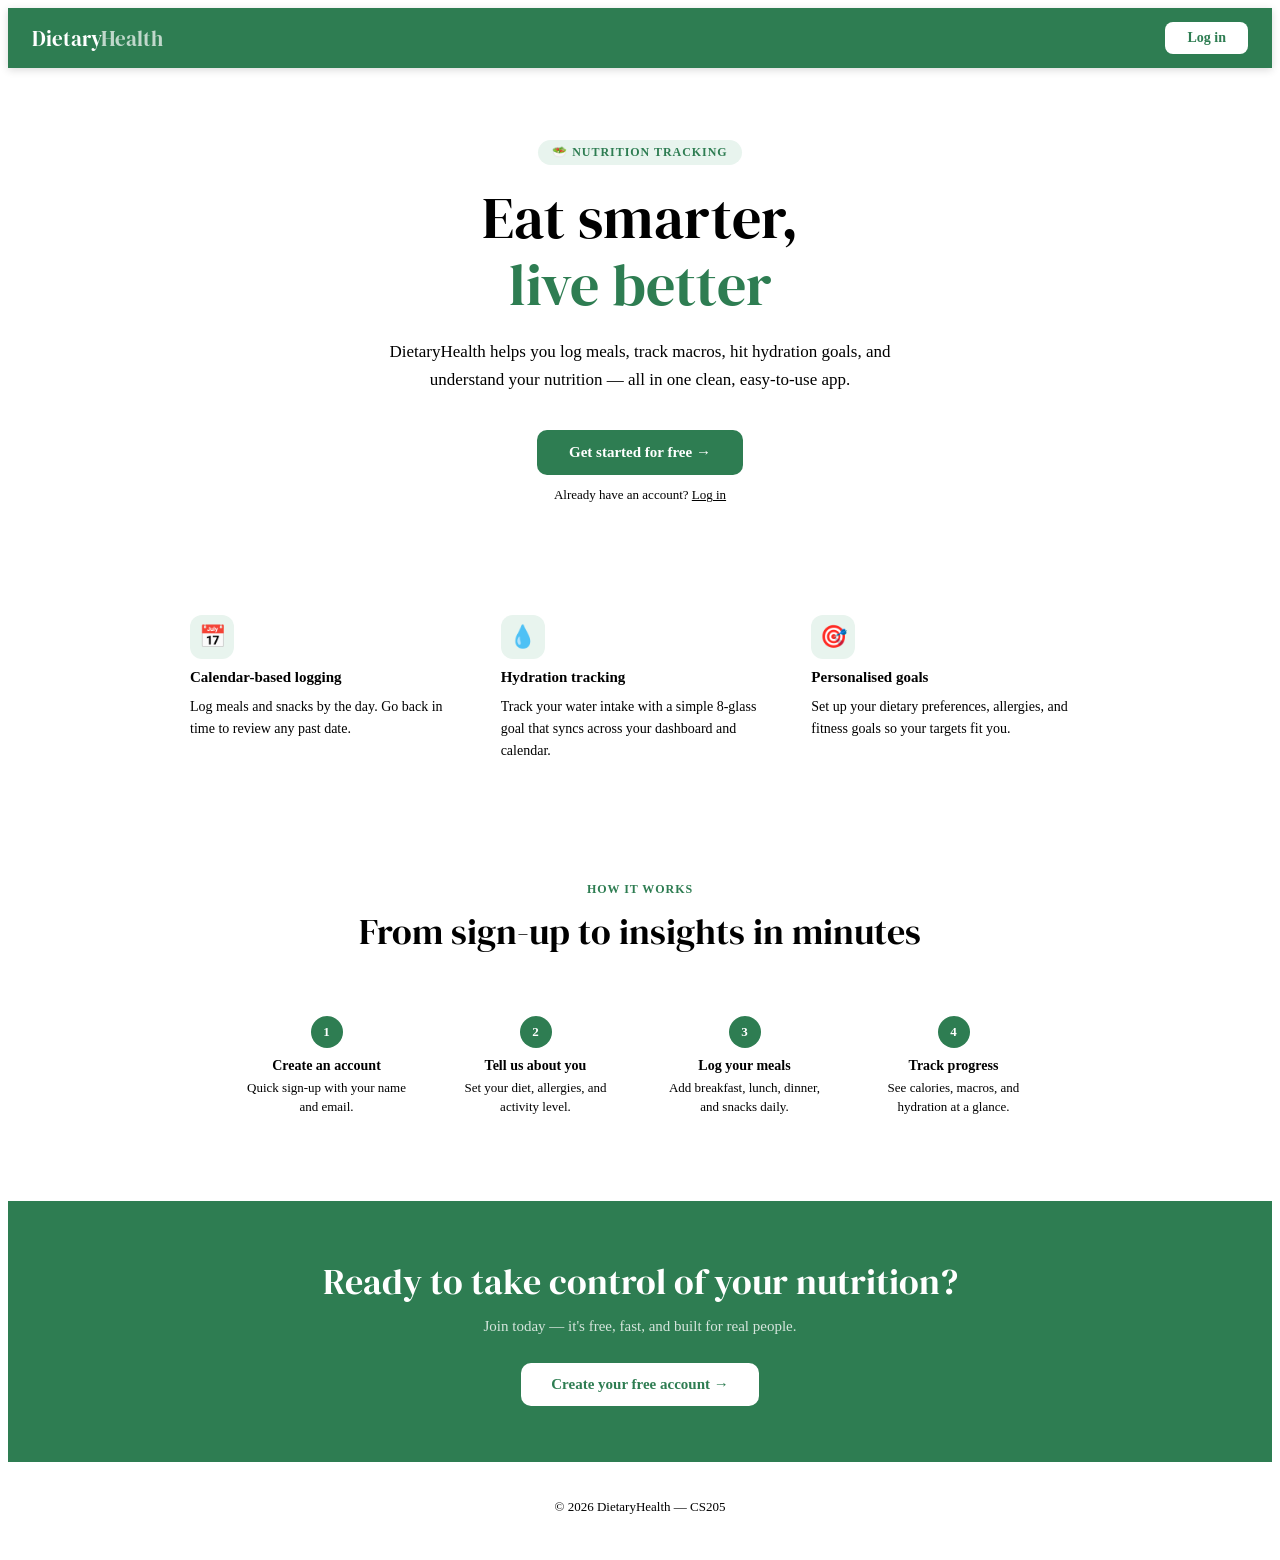
==== images/index.html @ 85478225 "Updated the css and fixed multiple path issues" ====
<!DOCTYPE html>
<html lang="en">
<head>
  <meta charset="UTF-8">
  <meta name="viewport" content="width=device-width, initial-scale=1.0">
  <title>DietaryHealth – Eat smarter, live better</title>
  <link rel="stylesheet" href="https://fonts.googleapis.com/css2?family=DM+Sans:wght@400;500;600&family=DM+Serif+Display&display=swap">
  <link rel="stylesheet" href="src/css/main.css">
  <style>
    /* ── Landing-page nav (no auth, just brand + login btn) ── */
    .nav {
      position: sticky; top: 0; z-index: 100;
      height: 60px;
      background: #2e7d52;
      box-shadow: 0 2px 8px rgba(0,0,0,0.15);
      display: flex; align-items: center;
      padding: 0 max(24px, env(safe-area-inset-left, 0px));
    }
    .nav-brand {
      font-family: 'DM Serif Display', Georgia, serif;
      font-size: 21px; font-weight: 400;
      color: #fff; text-decoration: none;
      flex: 1;
    }
    .nav-brand span { color: rgba(255,255,255,0.7); }
    .nav-login-btn {
      padding: 8px 22px;
      border-radius: 8px;
      background: #fff;
      color: #2e7d52;
      font-size: 14px; font-weight: 600;
      text-decoration: none;
      font-family: inherit;
      transition: background .15s, color .15s;
      border: none; cursor: pointer;
    }
    .nav-login-btn:hover { background: #f0faf4; text-decoration: none; }

    /* ── Hero ── */
    .hero {
      max-width: 760px;
      margin: 0 auto;
      padding: 72px max(24px, env(safe-area-inset-left, 0px)) 56px;
      text-align: center;
    }
    .hero-pill {
      display: inline-block;
      background: #e8f4ee;
      color: #2e7d52;
      font-size: 12px; font-weight: 600;
      letter-spacing: .08em; text-transform: uppercase;
      padding: 5px 14px; border-radius: 99px;
      margin-bottom: 20px;
    }
    .hero h1 {
      font-family: 'DM Serif Display', Georgia, serif;
      font-size: clamp(36px, 7vw, 58px);
      font-weight: 400;
      color: var(--fg);
      line-height: 1.15;
      text-wrap: balance;
      margin: 0 0 20px;
    }
    .hero h1 em { color: #2e7d52; font-style: normal; }
    .hero-sub {
      font-size: clamp(15px, 2vw, 17px);
      color: var(--fg-muted);
      max-width: 560px;
      margin: 0 auto 36px;
      line-height: 1.65;
    }
    .hero-cta {
      display: inline-flex; align-items: center; gap: 8px;
      background: #2e7d52; color: #fff;
      font-size: 15px; font-weight: 600;
      padding: 14px 32px; border-radius: 10px;
      text-decoration: none;
      transition: background .15s;
      border: none; cursor: pointer; font-family: inherit;
    }
    .hero-cta:hover { background: #1f5c3a; text-decoration: none; }
    .hero-cta-note {
      display: block; margin-top: 12px;
      font-size: 13px; color: var(--fg-subtle);
    }

    /* ── Feature strip ── */
    .features {
      background: var(--surface);
      border-top: 1px solid var(--border);
      border-bottom: 1px solid var(--border);
      padding: 56px max(24px, env(safe-area-inset-left, 0px));
    }
    .features-inner {
      max-width: 900px; margin: 0 auto;
      display: grid;
      grid-template-columns: repeat(3, 1fr);
      gap: 32px;
    }
    @media (max-width: 640px) { .features-inner { grid-template-columns: 1fr; gap: 24px; } }
    .feat {
      display: flex; flex-direction: column; gap: 10px;
    }
    .feat-icon {
      width: 44px; height: 44px; border-radius: 12px;
      background: #e8f4ee;
      display: flex; align-items: center; justify-content: center;
      font-size: 22px;
    }
    .feat-title { font-weight: 600; font-size: 15px; color: var(--fg); }
    .feat-desc  { font-size: 14px; color: var(--fg-muted); line-height: 1.55; }

    /* ── How it works ── */
    .how {
      max-width: 820px; margin: 0 auto;
      padding: 64px max(24px, env(safe-area-inset-left, 0px));
    }
    .how-eyebrow {
      text-align: center;
      font-size: 12px; font-weight: 600; letter-spacing: .08em; text-transform: uppercase;
      color: #2e7d52; margin-bottom: 10px;
    }
    .how h2 {
      font-family: 'DM Serif Display', Georgia, serif;
      font-size: clamp(26px, 4vw, 36px); font-weight: 400;
      text-align: center; color: var(--fg);
      text-wrap: balance; margin: 0 0 40px;
    }
    .steps {
      display: grid;
      grid-template-columns: repeat(4, 1fr);
      gap: 16px;
    }
    @media (max-width: 640px) { .steps { grid-template-columns: 1fr 1fr; } }
    @media (max-width: 380px)  { .steps { grid-template-columns: 1fr; } }
    .step {
      background: var(--surface);
      border: 1px solid var(--border);
      border-radius: 12px;
      padding: 20px 16px;
      text-align: center;
    }
    .step-num {
      width: 32px; height: 32px; border-radius: 50%;
      background: #2e7d52; color: #fff;
      font-size: 13px; font-weight: 700;
      display: inline-flex; align-items: center; justify-content: center;
      margin-bottom: 10px;
    }
    .step-title { font-weight: 600; font-size: 14px; color: var(--fg); margin-bottom: 4px; }
    .step-desc  { font-size: 13px; color: var(--fg-muted); line-height: 1.5; }

    /* ── Bottom CTA ── */
    .bottom-cta {
      background: #2e7d52;
      padding: 56px max(24px, env(safe-area-inset-left, 0px));
      text-align: center;
    }
    .bottom-cta h2 {
      font-family: 'DM Serif Display', Georgia, serif;
      font-size: clamp(24px, 4vw, 36px); font-weight: 400;
      color: #fff; margin: 0 0 12px; text-wrap: balance;
    }
    .bottom-cta p {
      color: rgba(255,255,255,0.8); font-size: 15px;
      margin: 0 0 28px;
    }
    .cta-white {
      display: inline-flex; align-items: center; gap: 8px;
      background: #fff; color: #2e7d52;
      font-size: 15px; font-weight: 600;
      padding: 13px 30px; border-radius: 10px;
      text-decoration: none;
      transition: background .15s;
    }
    .cta-white:hover { background: #f0faf4; text-decoration: none; }

    /* ── Footer ── */
    .footer {
      background: var(--surface);
      border-top: 1px solid var(--border);
      padding: 24px max(24px, env(safe-area-inset-left, 0px));
      text-align: center;
      font-size: 13px; color: var(--fg-muted);
    }
    .footer a { color: var(--fg-muted); }
    .footer a:hover { color: var(--accent); }
  </style>
</head>
<body>

<!-- ── Top Nav ── -->
<nav class="nav">
  <a class="nav-brand" href="index.html">Dietary<span>Health</span></a>
  <a class="nav-login-btn" href="src/pages/login.html">Log in</a>
</nav>

<!-- ── Hero ── -->
<section class="hero">
  <div class="hero-pill">🥗 Nutrition Tracking</div>
  <h1>Eat smarter,<br><em>live better</em></h1>
  <p class="hero-sub">
    DietaryHealth helps you log meals, track macros, hit hydration goals, and understand
    your nutrition — all in one clean, easy-to-use app.
  </p>
  <a class="hero-cta" href="src/pages/register.html">Get started for free →</a>
  <span class="hero-cta-note">Already have an account? <a href="src/pages/login.html" style="color:var(--accent)">Log in</a></span>
</section>

<!-- ── Feature strip ── -->
<section class="features">
  <div class="features-inner">
    <div class="feat">
      <div class="feat-icon">📅</div>
      <div class="feat-title">Calendar-based logging</div>
      <div class="feat-desc">Log meals and snacks by the day. Go back in time to review any past date.</div>
    </div>
    <div class="feat">
      <div class="feat-icon">💧</div>
      <div class="feat-title">Hydration tracking</div>
      <div class="feat-desc">Track your water intake with a simple 8-glass goal that syncs across your dashboard and calendar.</div>
    </div>
    <div class="feat">
      <div class="feat-icon">🎯</div>
      <div class="feat-title">Personalised goals</div>
      <div class="feat-desc">Set up your dietary preferences, allergies, and fitness goals so your targets fit you.</div>
    </div>
  </div>
</section>

<!-- ── How it works ── -->
<section class="how">
  <div class="how-eyebrow">How it works</div>
  <h2>From sign-up to insights in minutes</h2>
  <div class="steps">
    <div class="step">
      <div class="step-num">1</div>
      <div class="step-title">Create an account</div>
      <div class="step-desc">Quick sign-up with your name and email.</div>
    </div>
    <div class="step">
      <div class="step-num">2</div>
      <div class="step-title">Tell us about you</div>
      <div class="step-desc">Set your diet, allergies, and activity level.</div>
    </div>
    <div class="step">
      <div class="step-num">3</div>
      <div class="step-title">Log your meals</div>
      <div class="step-desc">Add breakfast, lunch, dinner, and snacks daily.</div>
    </div>
    <div class="step">
      <div class="step-num">4</div>
      <div class="step-title">Track progress</div>
      <div class="step-desc">See calories, macros, and hydration at a glance.</div>
    </div>
  </div>
</section>

<!-- ── Bottom CTA ── -->
<section class="bottom-cta">
  <h2>Ready to take control of your nutrition?</h2>
  <p>Join today — it's free, fast, and built for real people.</p>
  <a class="cta-white" href="src/pages/register.html">Create your free account →</a>
</section>

<!-- ── Footer ── -->
<footer class="footer">
  <p>© 2026 DietaryHealth &mdash; CS205</p>
</footer>

</body>
</html>
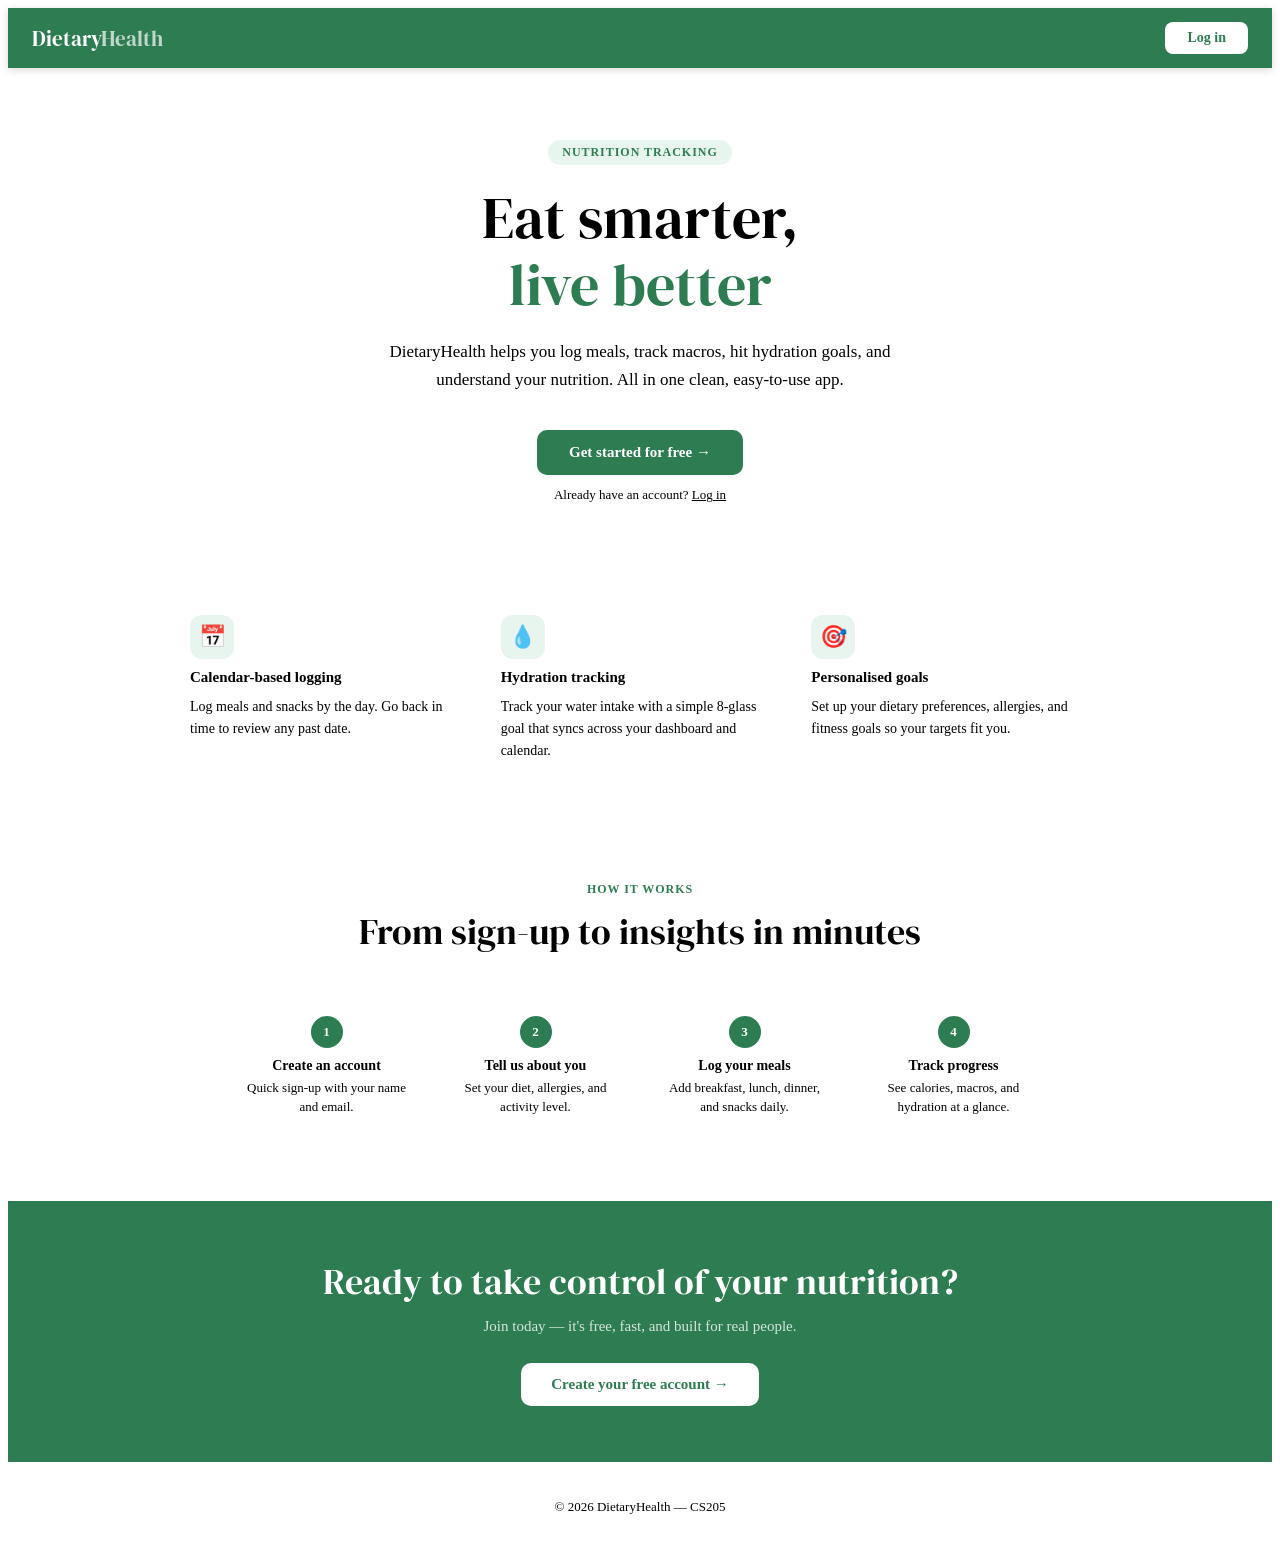
==== commit d85da2d1: "Fixed a few errors in the index page" ====
--- a/images/index.html
+++ b/images/index.html
@@ -197,11 +197,11 @@
 
 <!-- ── Hero ── -->
 <section class="hero">
-  <div class="hero-pill">🥗 Nutrition Tracking</div>
+  <div class="hero-pill">Nutrition Tracking</div>
   <h1>Eat smarter,<br><em>live better</em></h1>
   <p class="hero-sub">
     DietaryHealth helps you log meals, track macros, hit hydration goals, and understand
-    your nutrition — all in one clean, easy-to-use app.
+    your nutrition. All in one clean, easy-to-use app.
   </p>
   <a class="hero-cta" href="src/pages/register.html">Get started for free →</a>
   <span class="hero-cta-note">Already have an account? <a href="src/pages/login.html" style="color:var(--accent)">Log in</a></span>
